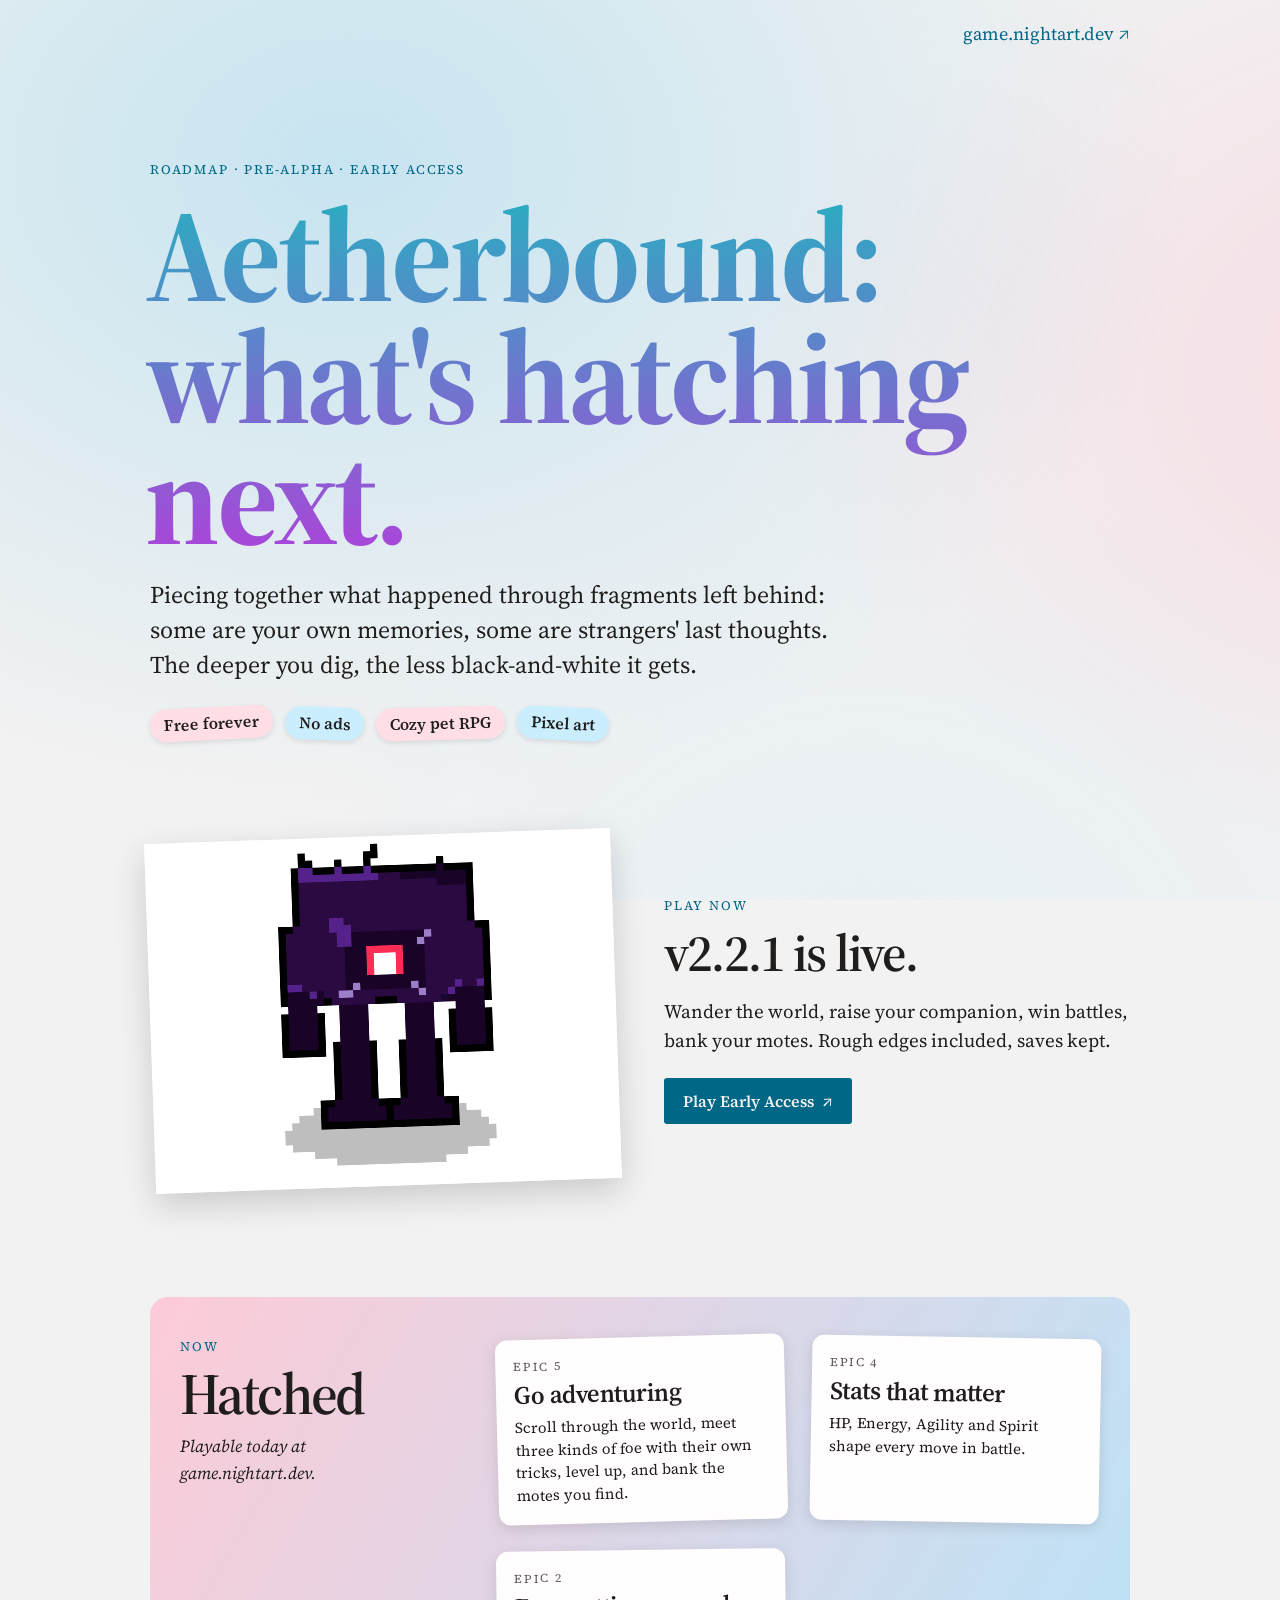
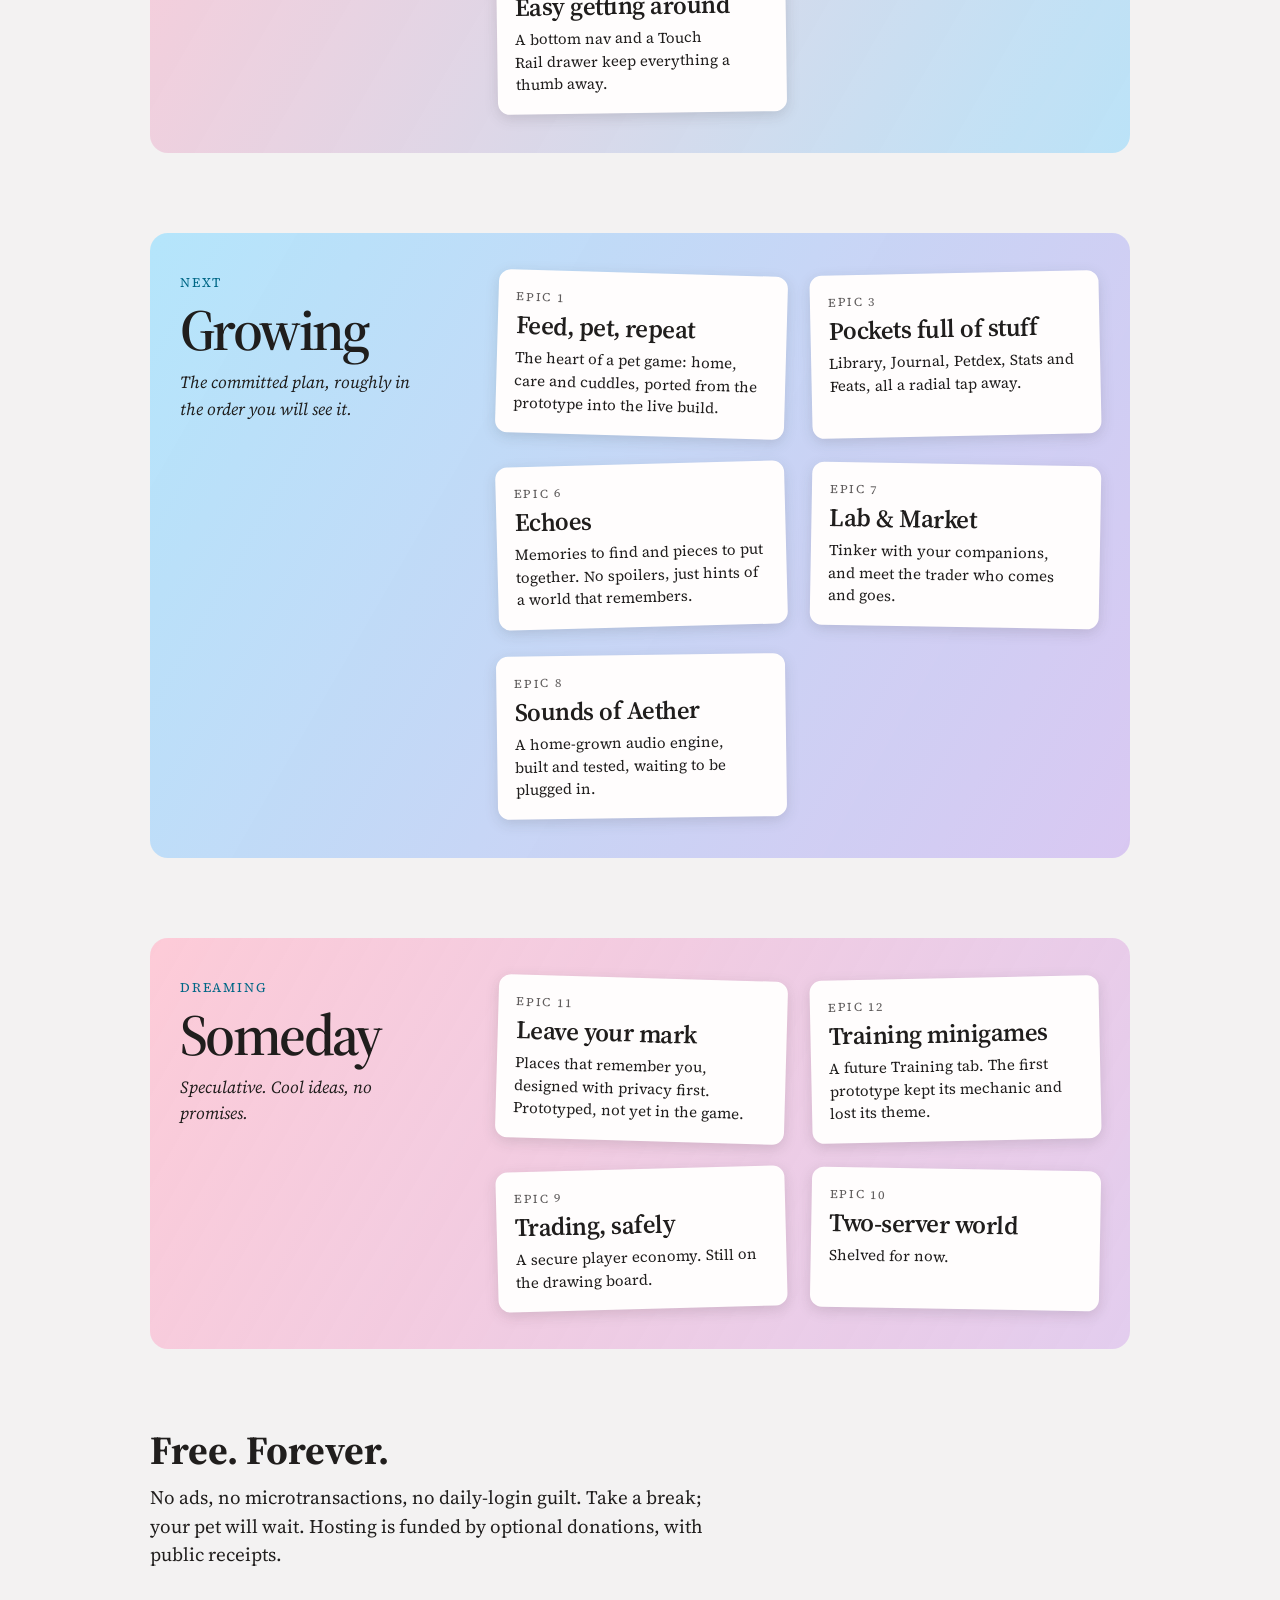
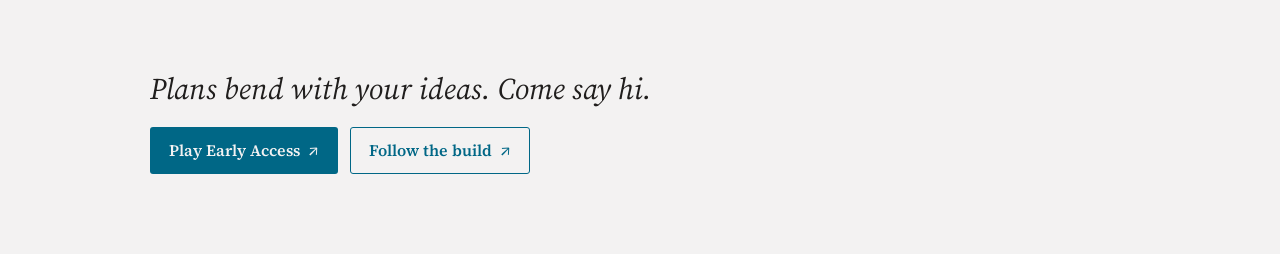
==== index.html @ 86e8554f "Minor tweaks and changes" ====
<!doctype html>
<html lang="en">
  <head>
    <meta charset="utf-8">
    <meta name="viewport" content="width=device-width, initial-scale=1">
    <meta name="theme-color" content="#f3f2f2">
    <meta name="description" content="The Aetherbound roadmap: a cozy pet RPG about memories, exploration, and the world that remembers.">
    <title>Aetherbound — What's hatching next</title>
    <link rel="preconnect" href="https://fonts.googleapis.com">
    <link rel="preconnect" href="https://fonts.gstatic.com" crossorigin>
    <link href="https://fonts.googleapis.com/css2?family=Source+Serif+4:ital,wght@0,400;0,600;0,700;1,400&display=swap" rel="stylesheet">
    <link href="style.css" rel="stylesheet">
  </head>
  <body>
    <div class="wash" aria-hidden="true"></div>

    <main class="page">
      <nav class="top" aria-label="Site links">
        <a href="https://game.nightart.dev/" target="_blank" rel="noopener noreferrer">game.nightart.dev <span aria-hidden="true">↗</span></a>
      </nav>

      <header class="intro">
        <p class="kicker">Roadmap · Pre-alpha · Early Access</p>
        <h1>Aetherbound:<br>what's hatching next.</h1>
        <p class="tagline">Piecing together what happened through fragments left behind: some are your own memories, some are strangers' last thoughts. The deeper you dig, the less black-and-white it gets.</p>
        <div class="stickers" aria-label="Game features">
          <span class="sticker sticker-pink">Free forever</span>
          <span class="sticker sticker-blue">No ads</span>
          <span class="sticker sticker-pink">Cozy pet RPG</span>
          <span class="sticker sticker-blue">Pixel art</span>
        </div>
      </header>

      <section class="banner" aria-labelledby="live-title">
        <figure class="hero">
          <img src="Brute.gif" alt="A pixel-art companion from Aetherbound">
        </figure>
        <div class="banner-copy">
          <p class="kicker">Play now</p>
          <h2 id="live-title">v2.2.1 is live.</h2>
          <p>Wander the world, raise your companion, win battles, bank your motes. Rough edges included, saves kept.</p>
          <a class="button button-primary" href="https://game.nightart.dev/" target="_blank" rel="noopener noreferrer">Play Early Access <span aria-hidden="true">↗</span></a>
        </div>
      </section>

      <section class="roadmap-band band-now" aria-labelledby="hatched-title">
        <div class="band-heading">
          <p class="kicker">Now</p>
          <h2 class="band-title" id="hatched-title">Hatched</h2>
          <p class="note">Playable today at game.nightart.dev.</p>
        </div>
        <div class="cards">
          <article class="roadmap-card" style="--rotation: -1.5deg">
            <p class="epic">Epic 5</p>
            <h3>Go adventuring</h3>
            <p>Scroll through the world, meet three kinds of foe with their own tricks, level up, and bank the motes you find.</p>
          </article>
          <article class="roadmap-card" style="--rotation: 1deg">
            <p class="epic">Epic 4</p>
            <h3>Stats that matter</h3>
            <p>HP, Energy, Agility and Spirit shape every move in battle.</p>
          </article>
          <article class="roadmap-card" style="--rotation: -0.8deg">
            <p class="epic">Epic 2</p>
            <h3>Easy getting around</h3>
            <p>A bottom nav and a Touch Rail drawer keep everything a thumb away.</p>
          </article>
        </div>
      </section>

      <section class="roadmap-band band-next" aria-labelledby="growing-title">
        <div class="band-heading">
          <p class="kicker">Next</p>
          <h2 class="band-title" id="growing-title">Growing</h2>
          <p class="note">The committed plan, roughly in the order you will see it.</p>
        </div>
        <div class="cards">
          <article class="roadmap-card" style="--rotation: 1.6deg"><p class="epic">Epic 1</p><h3>Feed, pet, repeat</h3><p>The heart of a pet game: home, care and cuddles, ported from the prototype into the live build.</p></article>
          <article class="roadmap-card" style="--rotation: -1.2deg"><p class="epic">Epic 3</p><h3>Pockets full of stuff</h3><p>Library, Journal, Petdex, Stats and Feats, all a radial tap away.</p></article>
          <article class="roadmap-card" style="--rotation: -1.5deg"><p class="epic">Epic 6</p><h3>Echoes</h3><p>Memories to find and pieces to put together. No spoilers, just hints of a world that remembers.</p></article>
          <article class="roadmap-card" style="--rotation: 1deg"><p class="epic">Epic 7</p><h3>Lab &amp; Market</h3><p>Tinker with your companions, and meet the trader who comes and goes.</p></article>
          <article class="roadmap-card" style="--rotation: -0.8deg"><p class="epic">Epic 8</p><h3>Sounds of Aether</h3><p>A home-grown audio engine, built and tested, waiting to be plugged in.</p></article>
        </div>
      </section>

      <section class="roadmap-band band-someday" aria-labelledby="someday-title">
        <div class="band-heading">
          <p class="kicker">Dreaming</p>
          <h2 class="band-title" id="someday-title">Someday</h2>
          <p class="note">Speculative. Cool ideas, no promises.</p>
        </div>
        <div class="cards">
          <article class="roadmap-card" style="--rotation: 1.6deg"><p class="epic">Epic 11</p><h3>Leave your mark</h3><p>Places that remember you, designed with privacy first. Prototyped, not yet in the game.</p></article>
          <article class="roadmap-card" style="--rotation: -1.2deg"><p class="epic">Epic 12</p><h3>Training minigames</h3><p>A future Training tab. The first prototype kept its mechanic and lost its theme.</p></article>
          <article class="roadmap-card" style="--rotation: -1.5deg"><p class="epic">Epic 9</p><h3>Trading, safely</h3><p>A secure player economy. Still on the drawing board.</p></article>
          <article class="roadmap-card" style="--rotation: 1deg"><p class="epic">Epic 10</p><h3>Two-server world</h3><p>Shelved for now.</p></article>
        </div>
      </section>

      <section class="free" aria-labelledby="free-title">
        <h2 id="free-title">Free. Forever.</h2>
        <p>No ads, no microtransactions, no daily-login guilt. Take a break; your pet will wait. Hosting is funded by optional donations, with public receipts.</p>
      </section>

      <footer class="footer">
        <p>Plans bend with your ideas. Come say hi.</p>
        <div class="actions">
          <a class="button button-primary" href="https://game.nightart.dev/" target="_blank" rel="noopener noreferrer">Play Early Access <span aria-hidden="true">↗</span></a>
          <a class="button button-secondary" href="https://www.instagram.com/night.dev.art?stkn=czV4dzR4ZnBjbThn" target="_blank" rel="noopener noreferrer">Follow the build <span aria-hidden="true">↗</span></a>
        </div>
      </footer>
    </main>
  </body>
</html>
---- style.css ----
@import url('https://fonts.googleapis.com/css2?family=Source+Serif+4:ital,wght@0,400;0,600;0,700;1,400&display=swap');

:root {
  --paper: #f3f2f2;
  --surface: #fffdfd;
  --ink: #201e1d;
  --muted: #605d5d;
  --cyan: #0088b0;
  --cyan-dark: #006786;
  --cyan-soft: #cbeeff;
  --pink: #d6006c;
  --pink-soft: #ffdee6;
  --line: rgb(32 30 29 / 16%);
  --serif: "Source Serif 4", Georgia, serif;
  --shadow-sm: 0 2px 5px rgb(45 43 43 / 12%);
  --shadow-md: 0 4px 14px rgb(45 43 43 / 15%);
  --shadow-lg: 0 12px 32px rgb(45 43 43 / 20%);
}

*,
*::before { box-sizing: border-box; }

html { min-width: 320px; scroll-behavior: smooth; }

body {
  min-height: 100vh;
  margin: 0;
  color: var(--ink);
  background: var(--paper);
  font: 16px/1.55 var(--serif);
}

a { color: var(--cyan-dark); text-underline-offset: 3px; }
a:hover { color: var(--pink); }
a:focus-visible { outline: 2px solid var(--cyan); outline-offset: 4px; }
::selection { color: var(--ink); background: var(--cyan-soft); }

.wash { position: fixed; inset: 0; pointer-events: none; }
.wash {
  z-index: -2;
  background:
    radial-gradient(ellipse at 18% 12%, rgb(98 197 238 / 30%), transparent 38%),
    radial-gradient(ellipse at 85% 28%, rgb(255 144 177 / 27%), transparent 38%),
    radial-gradient(ellipse at 45% 80%, rgb(203 238 255 / 36%), transparent 42%);
  background-size: 150% 150%;
  animation: drift 18s ease-in-out infinite alternate;
}

.page { width: min(1040px, 100%); margin: 0 auto; padding: 20px 30px 64px; }
.top { display: flex; justify-content: flex-end; min-height: 40px; font-size: 18px; }
.top a { text-decoration: none; }
.intro { margin: 100px 0 96px; }
.kicker,
.epic { margin: 0; color: var(--cyan-dark); letter-spacing: .14em; text-transform: uppercase; }
.kicker { font-size: 13px; }
h1, h2, h3, p { margin-top: 0; }
h1 {
  margin: 14px 0 20px -5px;
  font-size: clamp(56px, 11vw, 132px);
  font-weight: 700;
  letter-spacing: -.025em;
  line-height: .92;
  background: linear-gradient(180deg, #2aadc1, #ab44d9);
  background-clip: text;
  color: transparent;
}
.tagline { max-width: 30em; margin-bottom: 24px; font-size: clamp(20px, 3vw, 24px); line-height: 1.45; text-wrap: pretty; }
.stickers, .actions { display: flex; flex-wrap: wrap; gap: 12px; }
.sticker { padding: 4px 14px; border-radius: 999px; box-shadow: var(--shadow-sm); font-weight: 600; }
.sticker-pink { background: var(--pink-soft); transform: rotate(-3deg); }
.sticker-blue { background: var(--cyan-soft); transform: rotate(2deg); }
.sticker:nth-child(3) { transform: rotate(-1.5deg); }
.sticker:nth-child(4) { transform: rotate(3deg); }

.banner { display: grid; grid-template-columns: repeat(2, minmax(0, 1fr)); align-items: center; gap: 48px; margin-bottom: 112px; }
.hero { overflow: hidden; aspect-ratio: 4 / 3; margin: 0; transform: rotate(-2deg); background: var(--surface); box-shadow: var(--shadow-lg); }
.hero img { display: block; width: 100%; height: 100%; object-fit: cover; }
.banner-copy h2 { margin: 10px 0 18px; font-size: clamp(36px, 5vw, 52px); font-weight: 600; letter-spacing: -.035em; line-height: 1; }
.banner-copy > p:not(.kicker) { max-width: 28em; margin-bottom: 22px; font-size: 19px; text-wrap: pretty; }

.button { display: inline-flex; align-items: center; justify-content: center; gap: 8px; min-height: 44px; padding: 10px 18px; border: 1px solid transparent; border-radius: 3px; font-weight: 600; text-decoration: none; transition: background-color 160ms ease, transform 160ms ease; }
.button:hover { transform: translateY(-2px); }
.button-primary { color: var(--paper); background: var(--cyan-dark); }
.button-primary:hover { color: #fff; background: #004961; }
.button-secondary { color: var(--cyan-dark); border-color: var(--cyan-dark); }
.button-secondary:hover { color: #fff; background: var(--cyan-dark); }

.roadmap-band {
  display: grid;
  grid-template-columns: minmax(180px, .7fr) minmax(0, 1.5fr);
  gap: 36px;
  margin-bottom: 80px;
  padding: 40px 30px;
  border-radius: 18px;
  background-size: 220% 220%;
  animation: shift 16s ease-in-out infinite;
}
.band-now { background-image: linear-gradient(120deg, rgb(255 192 208 / 78%), rgb(153 224 255 / 70%), rgb(255 192 208 / 58%)); }
.band-next { background-image: linear-gradient(120deg, rgb(153 224 255 / 70%), rgb(211 178 239 / 72%), rgb(255 192 208 / 55%)); }
.band-someday { background-image: linear-gradient(120deg, rgb(255 192 208 / 78%), rgb(211 178 239 / 58%), rgb(153 224 255 / 68%)); }
.band-title { margin: 8px 0 10px; font-size: clamp(38px, 5vw, 58px); font-weight: 600; letter-spacing: -.045em; line-height: 1; }
.note { max-width: 15em; margin: 0; font-size: 17px; font-style: italic; }
.cards { display: grid; grid-template-columns: repeat(auto-fit, minmax(min(100%, 220px), 1fr)); align-items: stretch; gap: 28px 24px; }
.roadmap-card { display: flex; flex-direction: column; min-width: 0; padding: 18px; border-radius: 12px; background: var(--surface); box-shadow: var(--shadow-md); transform: rotate(var(--rotation)); transition: transform 180ms ease, box-shadow 180ms ease; }
.roadmap-card:hover { transform: translateY(-4px) rotate(0); box-shadow: var(--shadow-lg); }
.epic { margin-bottom: 4px; color: var(--muted); font-size: 12px; }
.roadmap-card h3 { margin-bottom: 8px; font-size: 25px; font-weight: 600; letter-spacing: -.02em; line-height: 1.15; }
.roadmap-card p:last-child { margin: 0; font-size: 15px; line-height: 1.5; text-wrap: pretty; }
.free { margin: 8px 0 100px; }
.free h2 { margin-bottom: 12px; font-size: clamp(32px, 5vw, 40px); line-height: 1.05; }
.free p { max-width: 32em; margin: 0; font-size: 19px; line-height: 1.5; text-wrap: pretty; }
.footer { margin-bottom: 16px; }
.footer > p { max-width: 24em; margin-bottom: 18px; font-size: clamp(23px, 4vw, 30px); font-style: italic; line-height: 1.35; }

@keyframes drift { from { background-position: 0% 0%, 100% 30%, 35% 100%; } to { background-position: 30% 25%, 65% 0%, 100% 40%; } }
@keyframes shift { 0%, 100% { background-position: 0% 50%; } 50% { background-position: 100% 50%; } }

@media (max-width: 720px) {
  .page { padding-inline: 22px; }
  .intro { margin: 72px 0; }
  .banner, .roadmap-band { grid-template-columns: minmax(0, 1fr); }
  .banner { gap: 32px; margin-bottom: 76px; }
  .hero { width: min(100%, 520px); }
  .roadmap-band { gap: 24px; margin-bottom: 60px; padding: 30px 22px; }
  .note { max-width: none; }
}

@media (max-width: 460px) {
  .page { padding: 14px 18px 48px; }
  .intro { margin: 56px 0; }
  .cards { grid-template-columns: minmax(0, 1fr); }
  .roadmap-card { transform: none; }
}

@media (prefers-reduced-motion: reduce) {
  *, *::before { scroll-behavior: auto !important; animation-duration: .01ms !important; animation-iteration-count: 1 !important; transition-duration: .01ms !important; }
}
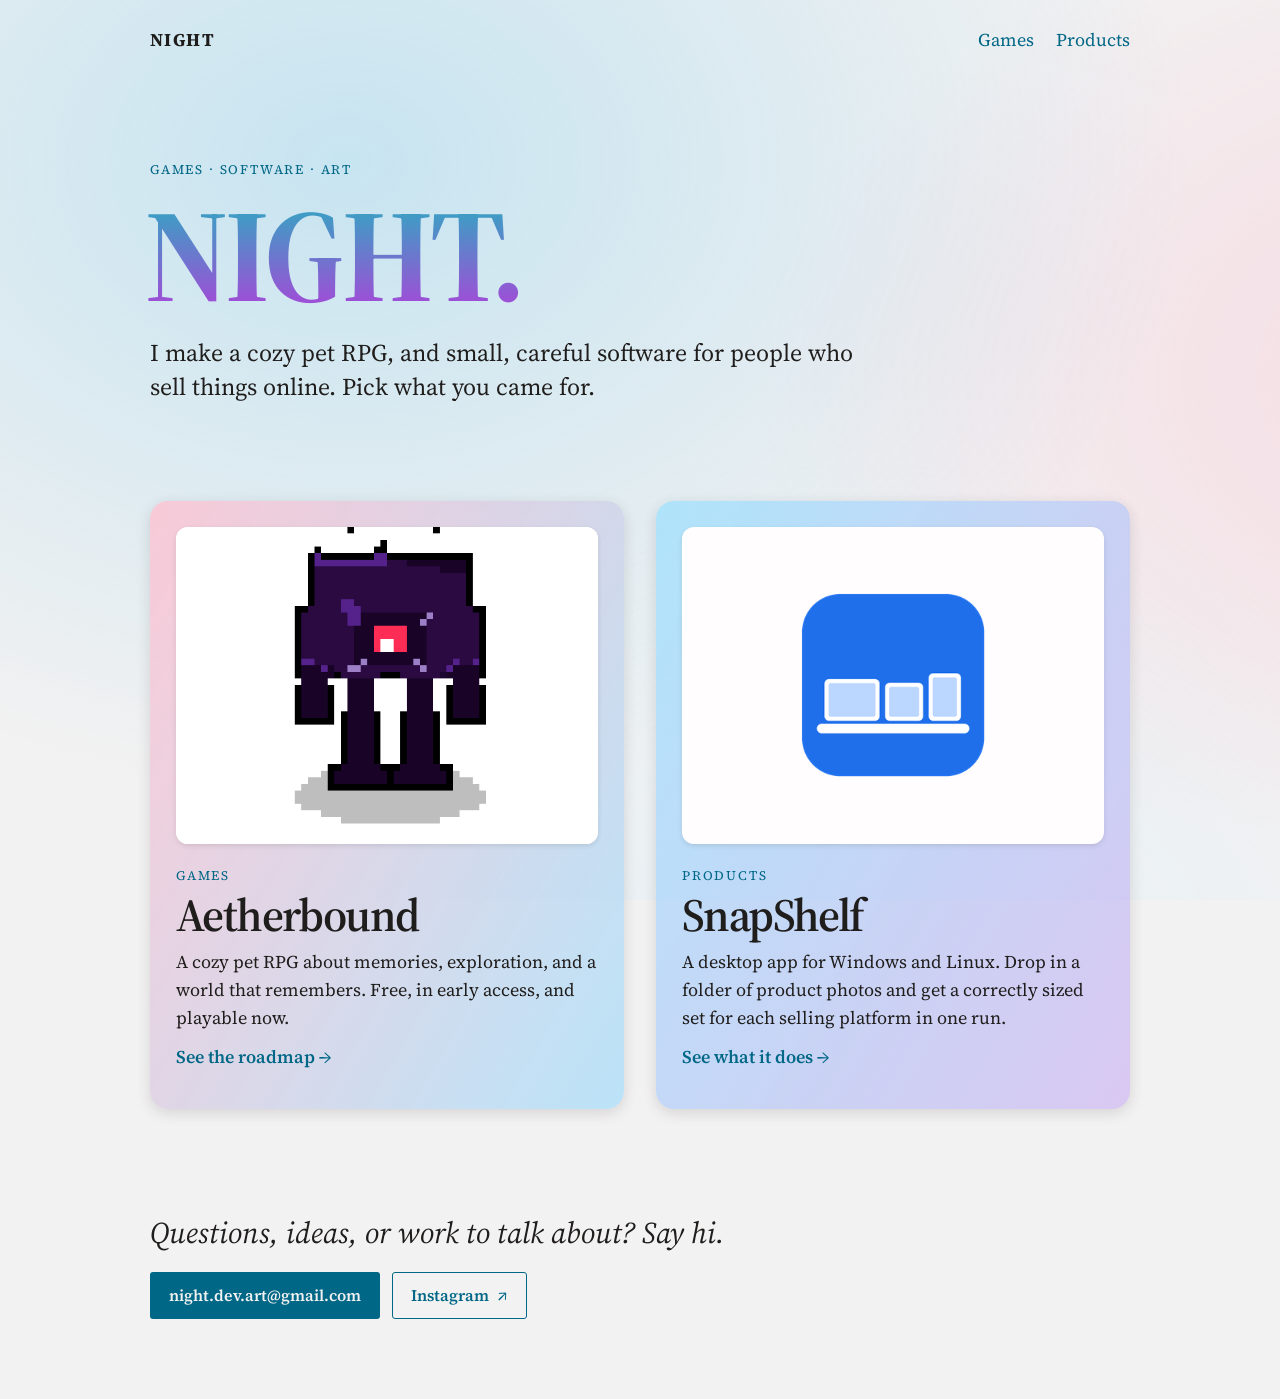
==== commit 089eef8a: "Turn the site into a hub: home page, SnapShelf product page The Aetherbound roadmap moves to /aether" ====
--- a/index.html
+++ b/index.html
@@ -4,8 +4,8 @@
     <meta charset="utf-8">
     <meta name="viewport" content="width=device-width, initial-scale=1">
     <meta name="theme-color" content="#f3f2f2">
-    <meta name="description" content="The Aetherbound roadmap: a cozy pet RPG about memories, exploration, and the world that remembers.">
-    <title>Aetherbound — What's hatching next</title>
+    <meta name="description" content="NIGHT makes games and small, careful software: Aetherbound, a cozy pet RPG, and SnapShelf, a photo exporter for people who sell online.">
+    <title>NIGHT — games and software</title>
     <link rel="preconnect" href="https://fonts.googleapis.com">
     <link rel="preconnect" href="https://fonts.gstatic.com" crossorigin>
     <link href="https://fonts.googleapis.com/css2?family=Source+Serif+4:ital,wght@0,400;0,600;0,700;1,400&display=swap" rel="stylesheet">
@@ -16,97 +16,44 @@
 
     <main class="page">
       <nav class="top" aria-label="Site links">
-        <a href="https://game.nightart.dev/" target="_blank" rel="noopener noreferrer">game.nightart.dev <span aria-hidden="true">↗</span></a>
+        <a class="brand" href="./" aria-current="page">NIGHT</a>
+        <a href="aetherbound/">Games</a>
+        <a href="snapshelf/">Products</a>
       </nav>
 
       <header class="intro">
-        <p class="kicker">Roadmap · Pre-alpha · Early Access</p>
-        <h1>Aetherbound:<br>what's hatching next.</h1>
-        <p class="tagline">Piecing together what happened through fragments left behind: some are your own memories, some are strangers' last thoughts. The deeper you dig, the less black-and-white it gets.</p>
-        <div class="stickers" aria-label="Game features">
-          <span class="sticker sticker-pink">Free forever</span>
-          <span class="sticker sticker-blue">No ads</span>
-          <span class="sticker sticker-pink">Cozy pet RPG</span>
-          <span class="sticker sticker-blue">Pixel art</span>
-        </div>
+        <p class="kicker">Games · Software · Art</p>
+        <h1>NIGHT.</h1>
+        <p class="tagline">I make a cozy pet RPG, and small, careful software for people who sell things online. Pick what you came for.</p>
       </header>
 
-      <section class="banner" aria-labelledby="live-title">
-        <figure class="hero">
-          <img src="Brute.gif" alt="A pixel-art companion from Aetherbound">
-        </figure>
-        <div class="banner-copy">
-          <p class="kicker">Play now</p>
-          <h2 id="live-title">v2.2.1 is live.</h2>
-          <p>Wander the world, raise your companion, win battles, bank your motes. Rough edges included, saves kept.</p>
-          <a class="button button-primary" href="https://game.nightart.dev/" target="_blank" rel="noopener noreferrer">Play Early Access <span aria-hidden="true">↗</span></a>
-        </div>
-      </section>
+      <section class="doors" aria-label="What is here">
+        <a class="door band-now" href="aetherbound/">
+          <figure class="door-art"><img src="Brute.gif" alt="A pixel-art companion from Aetherbound"></figure>
+          <div class="door-copy">
+            <p class="kicker">Games</p>
+            <h2>Aetherbound</h2>
+            <p>A cozy pet RPG about memories, exploration, and a world that remembers. Free, in early access, and playable now.</p>
+            <p class="door-go">See the roadmap <span aria-hidden="true">→</span></p>
+          </div>
+        </a>
 
-      <section class="roadmap-band band-now" aria-labelledby="hatched-title">
-        <div class="band-heading">
-          <p class="kicker">Now</p>
-          <h2 class="band-title" id="hatched-title">Hatched</h2>
-          <p class="note">Playable today at game.nightart.dev.</p>
-        </div>
-        <div class="cards">
-          <article class="roadmap-card" style="--rotation: -1.5deg">
-            <p class="epic">Epic 5</p>
-            <h3>Go adventuring</h3>
-            <p>Scroll through the world, meet three kinds of foe with their own tricks, level up, and bank the motes you find.</p>
-          </article>
-          <article class="roadmap-card" style="--rotation: 1deg">
-            <p class="epic">Epic 4</p>
-            <h3>Stats that matter</h3>
-            <p>HP, Energy, Agility and Spirit shape every move in battle.</p>
-          </article>
-          <article class="roadmap-card" style="--rotation: -0.8deg">
-            <p class="epic">Epic 2</p>
-            <h3>Easy getting around</h3>
-            <p>A bottom nav and a Touch Rail drawer keep everything a thumb away.</p>
-          </article>
-        </div>
-      </section>
-
-      <section class="roadmap-band band-next" aria-labelledby="growing-title">
-        <div class="band-heading">
-          <p class="kicker">Next</p>
-          <h2 class="band-title" id="growing-title">Growing</h2>
-          <p class="note">The committed plan, roughly in the order you will see it.</p>
-        </div>
-        <div class="cards">
-          <article class="roadmap-card" style="--rotation: 1.6deg"><p class="epic">Epic 1</p><h3>Feed, pet, repeat</h3><p>The heart of a pet game: home, care and cuddles, ported from the prototype into the live build.</p></article>
-          <article class="roadmap-card" style="--rotation: -1.2deg"><p class="epic">Epic 3</p><h3>Pockets full of stuff</h3><p>Library, Journal, Petdex, Stats and Feats, all a radial tap away.</p></article>
-          <article class="roadmap-card" style="--rotation: -1.5deg"><p class="epic">Epic 6</p><h3>Echoes</h3><p>Memories to find and pieces to put together. No spoilers, just hints of a world that remembers.</p></article>
-          <article class="roadmap-card" style="--rotation: 1deg"><p class="epic">Epic 7</p><h3>Lab &amp; Market</h3><p>Tinker with your companions, and meet the trader who comes and goes.</p></article>
-          <article class="roadmap-card" style="--rotation: -0.8deg"><p class="epic">Epic 8</p><h3>Sounds of Aether</h3><p>A home-grown audio engine, built and tested, waiting to be plugged in.</p></article>
-        </div>
-      </section>
-
-      <section class="roadmap-band band-someday" aria-labelledby="someday-title">
-        <div class="band-heading">
-          <p class="kicker">Dreaming</p>
-          <h2 class="band-title" id="someday-title">Someday</h2>
-          <p class="note">Speculative. Cool ideas, no promises.</p>
-        </div>
-        <div class="cards">
-          <article class="roadmap-card" style="--rotation: 1.6deg"><p class="epic">Epic 11</p><h3>Leave your mark</h3><p>Places that remember you, designed with privacy first. Prototyped, not yet in the game.</p></article>
-          <article class="roadmap-card" style="--rotation: -1.2deg"><p class="epic">Epic 12</p><h3>Training minigames</h3><p>A future Training tab. The first prototype kept its mechanic and lost its theme.</p></article>
-          <article class="roadmap-card" style="--rotation: -1.5deg"><p class="epic">Epic 9</p><h3>Trading, safely</h3><p>A secure player economy. Still on the drawing board.</p></article>
-          <article class="roadmap-card" style="--rotation: 1deg"><p class="epic">Epic 10</p><h3>Two-server world</h3><p>Shelved for now.</p></article>
-        </div>
-      </section>
-
-      <section class="free" aria-labelledby="free-title">
-        <h2 id="free-title">Free. Forever.</h2>
-        <p>No ads, no microtransactions, no daily-login guilt. Take a break; your pet will wait. Hosting is funded by optional donations, with public receipts.</p>
+        <a class="door band-next" href="snapshelf/">
+          <figure class="door-art door-art-plain"><img src="snapshelf/snapshelf-icon.png" alt="The SnapShelf icon: three photos on a shelf"></figure>
+          <div class="door-copy">
+            <p class="kicker">Products</p>
+            <h2>SnapShelf</h2>
+            <p>A desktop app for Windows and Linux. Drop in a folder of product photos and get a correctly sized set for each selling platform in one run.</p>
+            <p class="door-go">See what it does <span aria-hidden="true">→</span></p>
+          </div>
+        </a>
       </section>
 
       <footer class="footer">
-        <p>Plans bend with your ideas. Come say hi.</p>
+        <p>Questions, ideas, or work to talk about? Say hi.</p>
         <div class="actions">
-          <a class="button button-primary" href="https://game.nightart.dev/" target="_blank" rel="noopener noreferrer">Play Early Access <span aria-hidden="true">↗</span></a>
-          <a class="button button-secondary" href="https://www.instagram.com/night.dev.art?stkn=czV4dzR4ZnBjbThn" target="_blank" rel="noopener noreferrer">Follow the build <span aria-hidden="true">↗</span></a>
+          <a class="button button-primary" href="mailto:night.dev.art@gmail.com">night.dev.art@gmail.com</a>
+          <a class="button button-secondary" href="https://www.instagram.com/night.dev.art" target="_blank" rel="noopener noreferrer">Instagram <span aria-hidden="true">↗</span></a>
         </div>
       </footer>
     </main>
--- a/style.css
+++ b/style.css
@@ -135,3 +135,34 @@
 @media (prefers-reduced-motion: reduce) {
   *, *::before { scroll-behavior: auto !important; animation-duration: .01ms !important; animation-iteration-count: 1 !important; transition-duration: .01ms !important; }
 }
+
+/* ---- Site hub (home page, product pages): added to the roadmap's styles ---- */
+.top { gap: 22px; align-items: center; flex-wrap: wrap; }
+.top .brand { margin-right: auto; color: var(--ink); font-weight: 700; letter-spacing: .08em; }
+.top a[aria-current="page"]:not(.brand) { color: var(--ink); text-decoration: underline; text-decoration-thickness: 2px; }
+
+.h1-product { font-size: clamp(44px, 8vw, 96px); line-height: .98; padding-bottom: .08em; }
+
+.doors { display: grid; grid-template-columns: repeat(2, minmax(0, 1fr)); gap: 32px; margin-bottom: 104px; }
+.door { display: flex; flex-direction: column; gap: 22px; padding: 26px; border-radius: 18px; color: var(--ink); text-decoration: none; background-size: 220% 220%; animation: shift 16s ease-in-out infinite; box-shadow: var(--shadow-md); transition: transform 180ms ease, box-shadow 180ms ease; }
+.door:hover { color: var(--ink); transform: translateY(-4px); box-shadow: var(--shadow-lg); }
+.door-art { overflow: hidden; aspect-ratio: 4 / 3; margin: 0; border-radius: 12px; background: var(--surface); box-shadow: var(--shadow-sm); }
+.door-art img { display: block; width: 100%; height: 100%; object-fit: cover; }
+.door-art-plain { display: grid; place-items: center; }
+.door-art-plain img { width: 46%; height: auto; object-fit: contain; }
+.door-copy h2 { margin: 6px 0 10px; font-size: clamp(32px, 4.5vw, 46px); font-weight: 600; letter-spacing: -.035em; line-height: 1; }
+.door-copy p:not(.kicker) { margin-bottom: 12px; font-size: 18px; text-wrap: pretty; }
+.door-go { margin: 0; color: var(--cyan-dark); font-weight: 600; }
+.door:hover .door-go { color: var(--pink); }
+
+.shot { margin: 0 0 96px; }
+.shot img { display: block; width: 100%; height: auto; border-radius: 10px; box-shadow: var(--shadow-lg); }
+.shot figcaption { max-width: 38em; margin-top: 14px; color: var(--muted); font-size: 16px; font-style: italic; }
+.shot-small { width: min(100%, 720px); }
+.free + .free { margin-top: -40px; }
+.small-print { max-width: 46em !important; margin: 28px 0 0 !important; color: var(--muted); font-size: 14px !important; font-style: normal !important; line-height: 1.5 !important; }
+
+@media (max-width: 720px) {
+  .doors { grid-template-columns: minmax(0, 1fr); margin-bottom: 76px; }
+  .shot { margin-bottom: 64px; }
+}
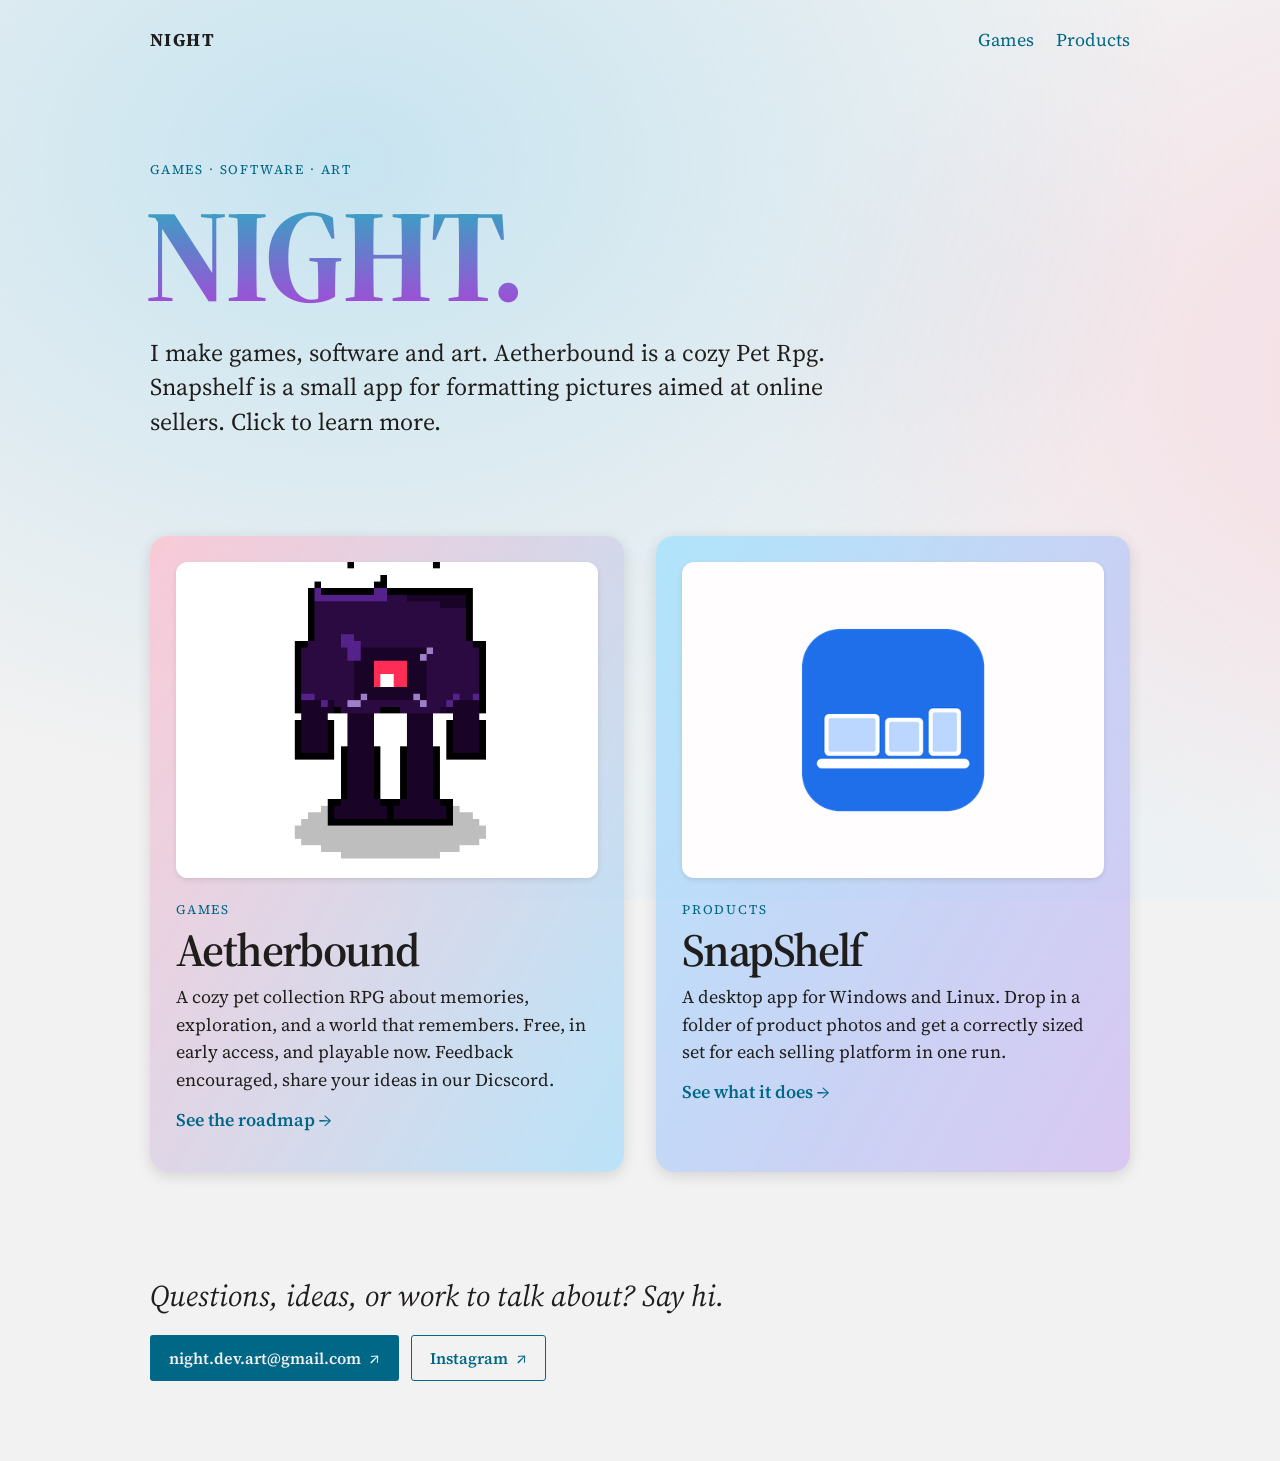
==== commit f97d1ccf: "Revise tagline and update email link in index.html Updated the tagline and description for Aetherbou" ====
--- a/index.html
+++ b/index.html
@@ -24,7 +24,7 @@
       <header class="intro">
         <p class="kicker">Games · Software · Art</p>
         <h1>NIGHT.</h1>
-        <p class="tagline">I make a cozy pet RPG, and small, careful software for people who sell things online. Pick what you came for.</p>
+        <p class="tagline">I make games, software and art. Aetherbound is a cozy Pet Rpg. Snapshelf is a small app for formatting pictures aimed at online sellers. Click to learn more.</p>
       </header>
 
       <section class="doors" aria-label="What is here">
@@ -33,7 +33,7 @@
           <div class="door-copy">
             <p class="kicker">Games</p>
             <h2>Aetherbound</h2>
-            <p>A cozy pet RPG about memories, exploration, and a world that remembers. Free, in early access, and playable now.</p>
+            <p>A cozy pet collection RPG about memories, exploration, and a world that remembers. Free, in early access, and playable now. Feedback encouraged, share your ideas in our Dicscord.</p>
             <p class="door-go">See the roadmap <span aria-hidden="true">→</span></p>
           </div>
         </a>
@@ -52,7 +52,7 @@
       <footer class="footer">
         <p>Questions, ideas, or work to talk about? Say hi.</p>
         <div class="actions">
-          <a class="button button-primary" href="mailto:night.dev.art@gmail.com">night.dev.art@gmail.com</a>
+          <a class="button button-primary" href="night.dev.art@gmail.com" target="_blank" rel="noopener noreferrer">night.dev.art@gmail.com<span aria-hidden="true">↗</a>
           <a class="button button-secondary" href="https://www.instagram.com/night.dev.art" target="_blank" rel="noopener noreferrer">Instagram <span aria-hidden="true">↗</span></a>
         </div>
       </footer>
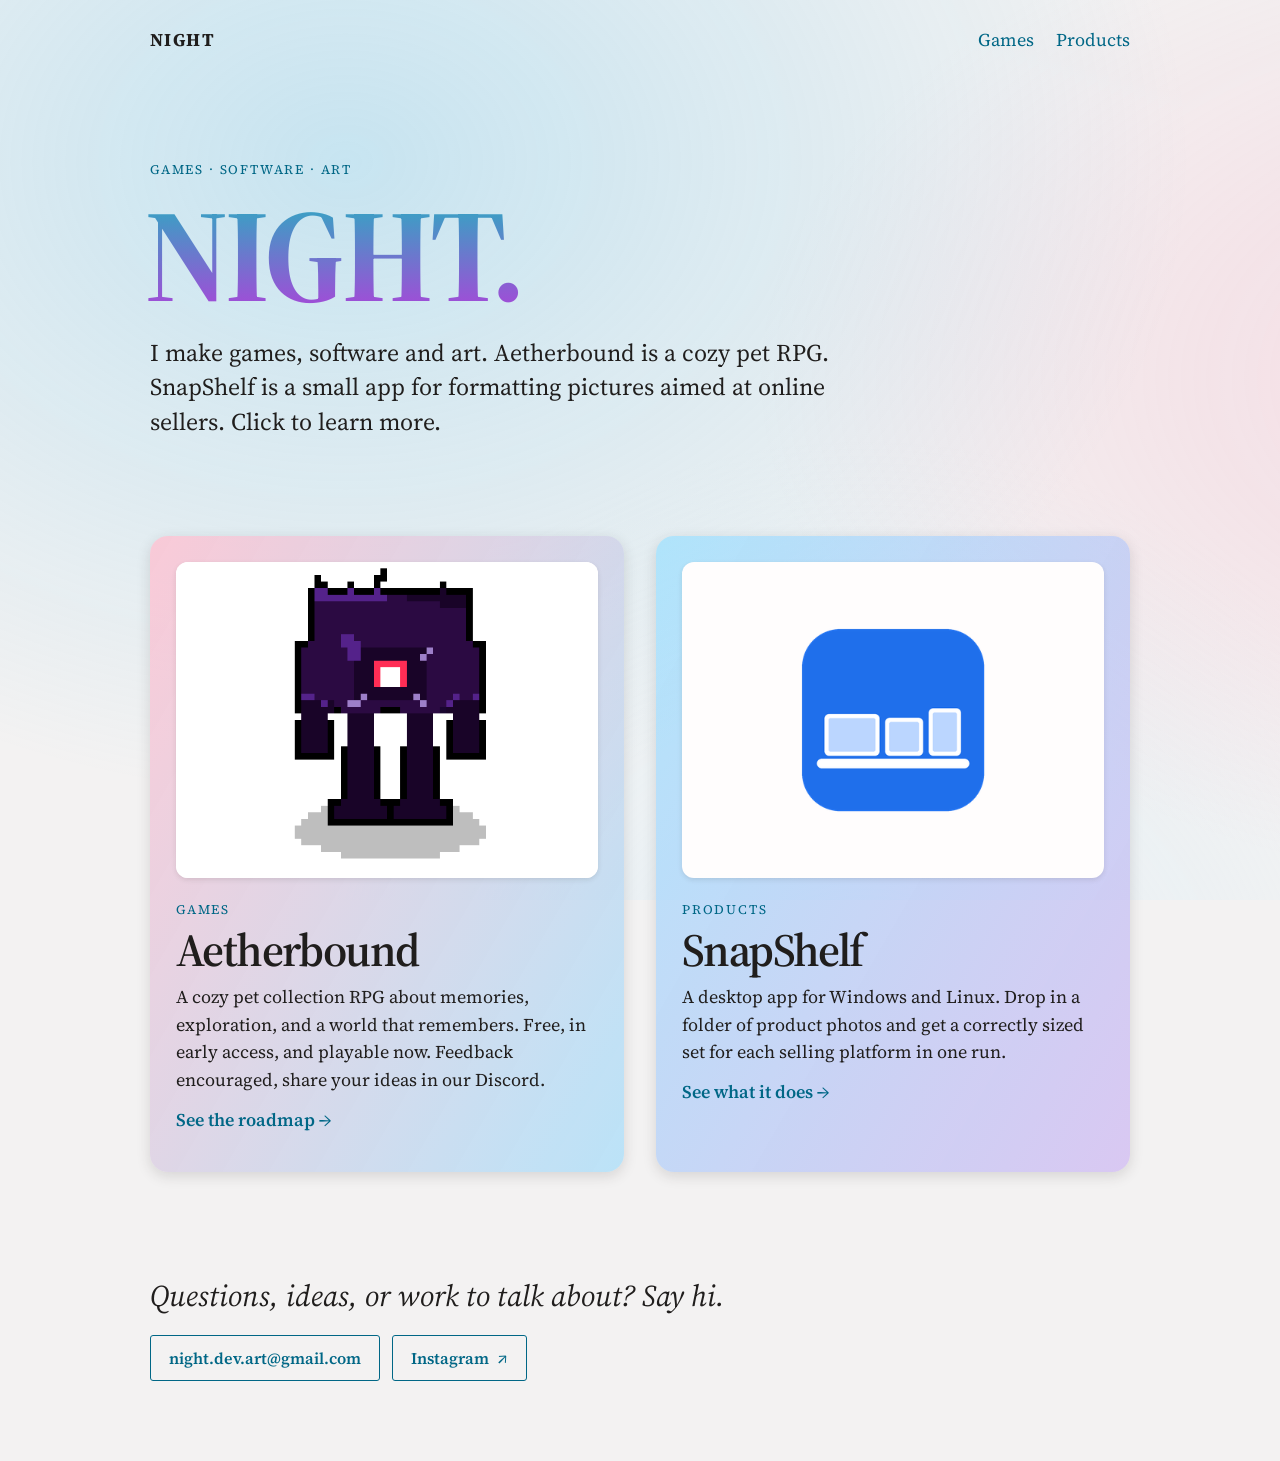
==== commit 4203018e: "Home: email button in the outline style, working mail link, spelling Co-Authored-By: Claude Opus 5.5" ====
--- a/index.html
+++ b/index.html
@@ -24,7 +24,7 @@
       <header class="intro">
         <p class="kicker">Games · Software · Art</p>
         <h1>NIGHT.</h1>
-        <p class="tagline">I make games, software and art. Aetherbound is a cozy Pet Rpg. Snapshelf is a small app for formatting pictures aimed at online sellers. Click to learn more.</p>
+        <p class="tagline">I make games, software and art. Aetherbound is a cozy pet RPG. SnapShelf is a small app for formatting pictures aimed at online sellers. Click to learn more.</p>
       </header>
 
       <section class="doors" aria-label="What is here">
@@ -33,7 +33,7 @@
           <div class="door-copy">
             <p class="kicker">Games</p>
             <h2>Aetherbound</h2>
-            <p>A cozy pet collection RPG about memories, exploration, and a world that remembers. Free, in early access, and playable now. Feedback encouraged, share your ideas in our Dicscord.</p>
+            <p>A cozy pet collection RPG about memories, exploration, and a world that remembers. Free, in early access, and playable now. Feedback encouraged, share your ideas in our Discord.</p>
             <p class="door-go">See the roadmap <span aria-hidden="true">→</span></p>
           </div>
         </a>
@@ -52,7 +52,7 @@
       <footer class="footer">
         <p>Questions, ideas, or work to talk about? Say hi.</p>
         <div class="actions">
-          <a class="button button-primary" href="night.dev.art@gmail.com" target="_blank" rel="noopener noreferrer">night.dev.art@gmail.com<span aria-hidden="true">↗</a>
+          <a class="button button-secondary" href="mailto:night.dev.art@gmail.com">night.dev.art@gmail.com</a>
           <a class="button button-secondary" href="https://www.instagram.com/night.dev.art" target="_blank" rel="noopener noreferrer">Instagram <span aria-hidden="true">↗</span></a>
         </div>
       </footer>
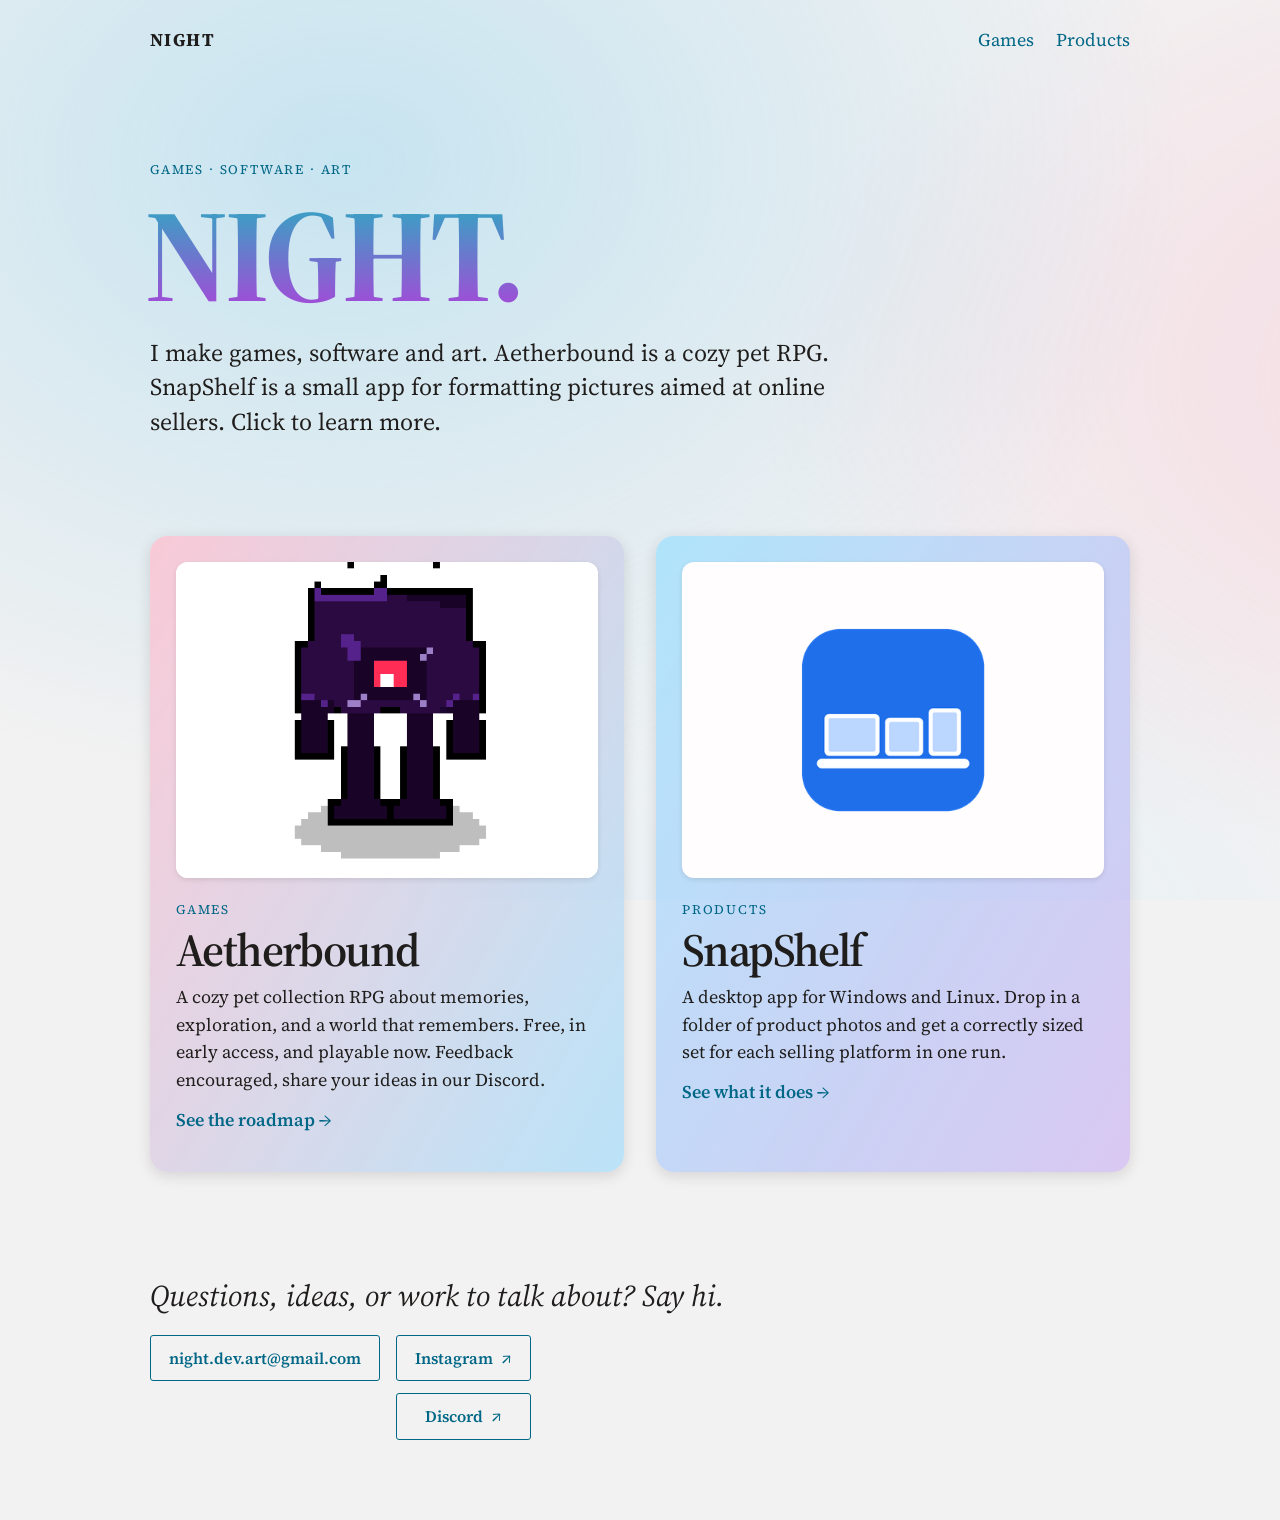
==== commit 6e7d8041: "Home: Discord button under Instagram; footer in two columns Co-Authored-By: Claude Opus 5.5 <noreply" ====
--- a/index.html
+++ b/index.html
@@ -51,9 +51,14 @@
 
       <footer class="footer">
         <p>Questions, ideas, or work to talk about? Say hi.</p>
-        <div class="actions">
-          <a class="button button-secondary" href="mailto:night.dev.art@gmail.com">night.dev.art@gmail.com</a>
-          <a class="button button-secondary" href="https://www.instagram.com/night.dev.art" target="_blank" rel="noopener noreferrer">Instagram <span aria-hidden="true">↗</span></a>
+        <div class="contact">
+          <div class="contact-column">
+            <a class="button button-secondary" href="mailto:night.dev.art@gmail.com">night.dev.art@gmail.com</a>
+          </div>
+          <div class="contact-column">
+            <a class="button button-secondary" href="https://www.instagram.com/night.dev.art" target="_blank" rel="noopener noreferrer">Instagram <span aria-hidden="true">↗</span></a>
+            <a class="button button-secondary" href="https://discord.gg/jWTA7Mnpd" target="_blank" rel="noopener noreferrer">Discord <span aria-hidden="true">↗</span></a>
+          </div>
         </div>
       </footer>
     </main>
--- a/style.css
+++ b/style.css
@@ -162,6 +162,9 @@
 .free + .free { margin-top: -40px; }
 .small-print { max-width: 46em !important; margin: 28px 0 0 !important; color: var(--muted); font-size: 14px !important; font-style: normal !important; line-height: 1.5 !important; }
 
+.contact { display: flex; flex-wrap: wrap; align-items: flex-start; gap: 12px 16px; }
+.contact-column { display: flex; flex-direction: column; align-items: stretch; gap: 12px; }
+
 @media (max-width: 720px) {
   .doors { grid-template-columns: minmax(0, 1fr); margin-bottom: 76px; }
   .shot { margin-bottom: 64px; }
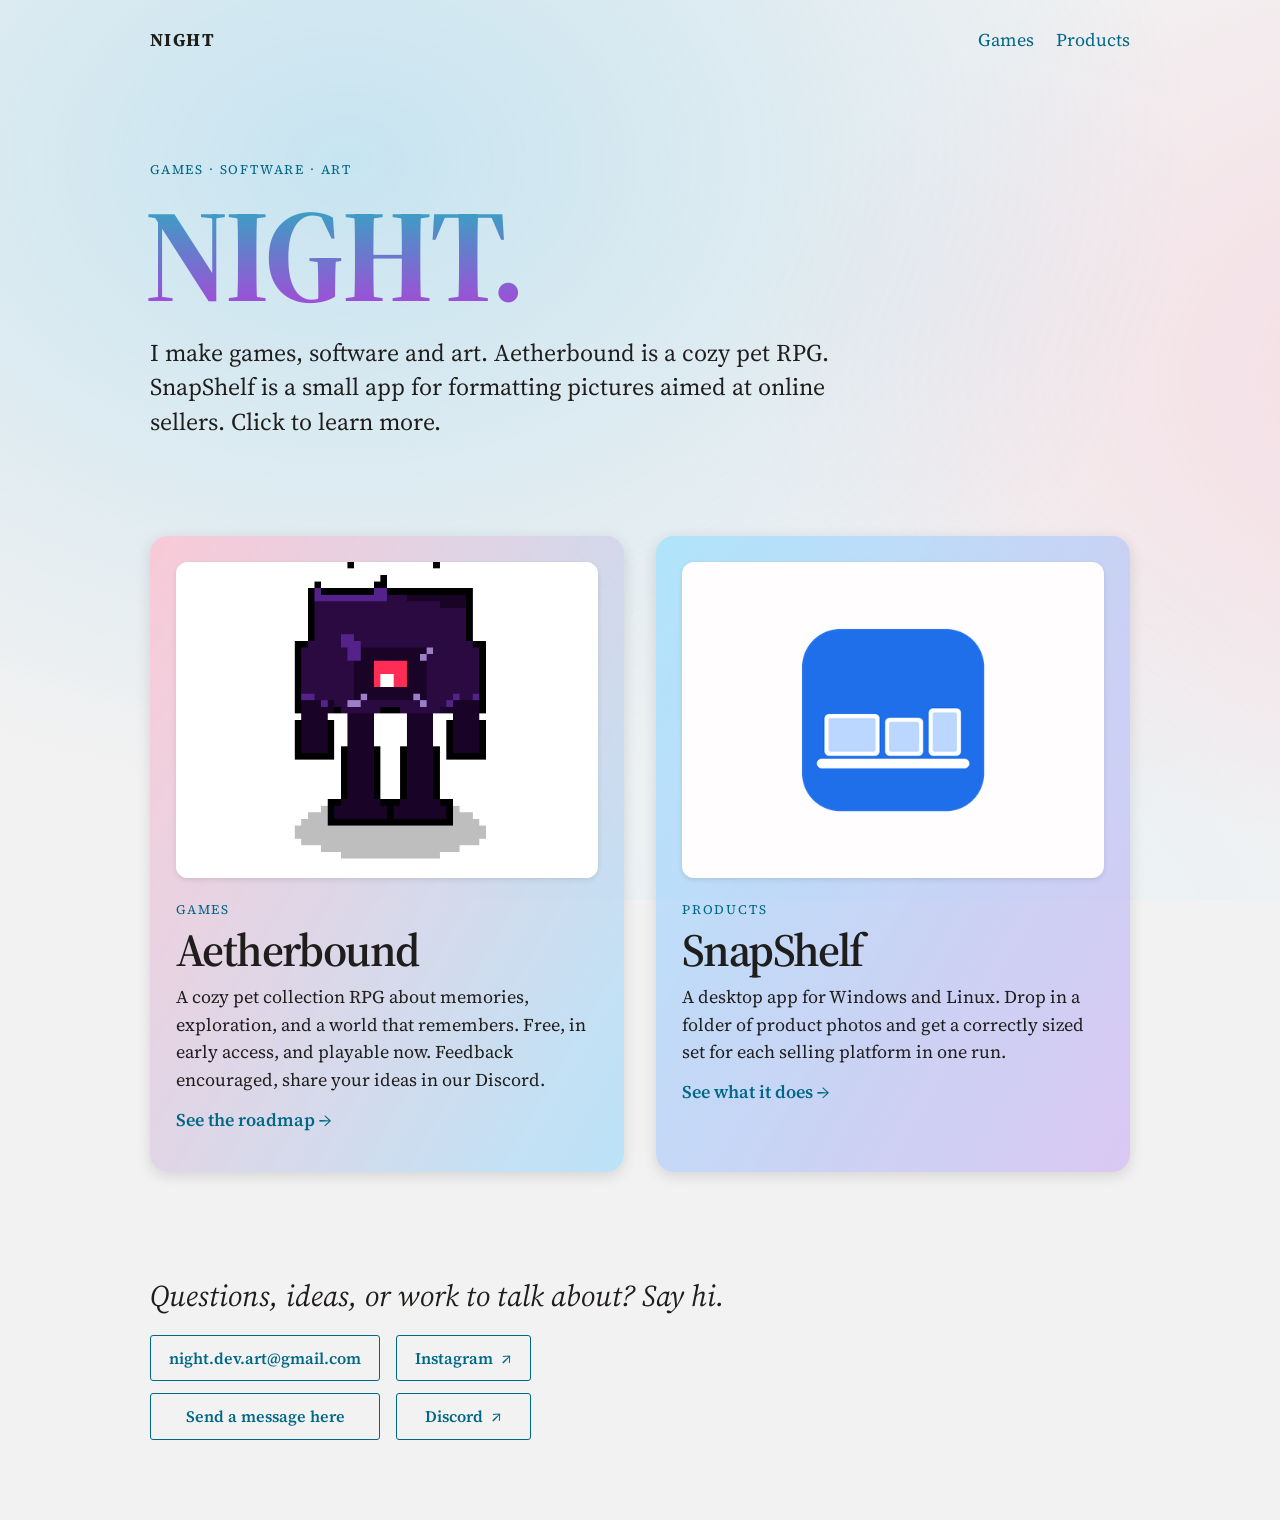
==== commit c07f6715: "Home: contact form under the email button (Web3Forms, Turnstile) Co-Authored-By: Claude Opus 5.5 <no" ====
--- a/index.html
+++ b/index.html
@@ -54,6 +54,25 @@
         <div class="contact">
           <div class="contact-column">
             <a class="button button-secondary" href="mailto:night.dev.art@gmail.com">night.dev.art@gmail.com</a>
+            <details class="contact-form">
+              <summary class="button button-secondary">Send a message here</summary>
+              <form id="contact-form" action="https://api.web3forms.com/submit" method="POST">
+                <input type="hidden" name="access_key" value="9fefb796-1fa1-4b2f-9b2b-114af20403f0">
+                <input type="hidden" name="subject" value="New message from nightart.dev">
+                <input type="hidden" name="from_name" value="nightart.dev contact form">
+                <!-- A box people never see or tick. Programs that fill in every field give themselves away. -->
+                <input type="checkbox" name="botcheck" class="form-trap" tabindex="-1" autocomplete="off" aria-hidden="true">
+                <label for="contact-name">Your name</label>
+                <input id="contact-name" name="name" type="text" autocomplete="name" maxlength="100" required>
+                <label for="contact-email">Your email, so I can reply</label>
+                <input id="contact-email" name="email" type="email" autocomplete="email" maxlength="200" required>
+                <label for="contact-message">Message</label>
+                <textarea id="contact-message" name="message" rows="6" maxlength="5000" required></textarea>
+                <div class="cf-turnstile" data-sitekey="0x4AAAAAAFSgP6XYoY4BXLsG" data-theme="light"></div>
+                <button class="button button-primary" type="submit">Send</button>
+                <p id="contact-status" class="form-status" role="status" aria-live="polite"></p>
+              </form>
+            </details>
           </div>
           <div class="contact-column">
             <a class="button button-secondary" href="https://www.instagram.com/night.dev.art" target="_blank" rel="noopener noreferrer">Instagram <span aria-hidden="true">↗</span></a>
@@ -62,5 +81,7 @@
         </div>
       </footer>
     </main>
+    <script src="https://challenges.cloudflare.com/turnstile/v0/api.js" async defer></script>
+    <script src="contact.js" defer></script>
   </body>
 </html>
--- a/style.css
+++ b/style.css
@@ -165,6 +165,23 @@
 .contact { display: flex; flex-wrap: wrap; align-items: flex-start; gap: 12px 16px; }
 .contact-column { display: flex; flex-direction: column; align-items: stretch; gap: 12px; }
 
+.contact-form summary { width: 100%; cursor: pointer; list-style: none; }
+.contact-form summary::-webkit-details-marker { display: none; }
+.contact-form[open] summary { color: #fff; background: var(--cyan-dark); }
+.contact-form form { display: flex; flex-direction: column; gap: 6px; width: min(420px, 86vw); margin-top: 14px; padding: 20px; border-radius: 12px; background: var(--surface); box-shadow: var(--shadow-md); }
+.contact-form label { margin-top: 8px; font-size: 15px; font-weight: 600; }
+.contact-form input[type="text"], .contact-form input[type="email"], .contact-form textarea { width: 100%; padding: 9px 11px; border: 1px solid var(--line); border-radius: 3px; color: var(--ink); background: #fff; font: 16px/1.4 var(--serif); }
+.contact-form textarea { resize: vertical; }
+.contact-form input:focus-visible, .contact-form textarea:focus-visible { outline: 2px solid var(--cyan); outline-offset: 1px; }
+.contact-form .cf-turnstile { margin-top: 12px; }
+.contact-form button { align-self: flex-start; margin-top: 8px; cursor: pointer; font: inherit; font-weight: 600; }
+.contact-form button:disabled { opacity: .6; cursor: default; }
+.form-trap { position: absolute; left: -9999px; }
+.footer .form-status { max-width: none; margin: 8px 0 0; font-size: 15px; font-style: normal; line-height: 1.45; }
+.form-status:empty { display: none; }
+.form-status-good { color: #0a6b3d; }
+.form-status-bad { color: #b00020; }
+
 @media (max-width: 720px) {
   .doors { grid-template-columns: minmax(0, 1fr); margin-bottom: 76px; }
   .shot { margin-bottom: 64px; }
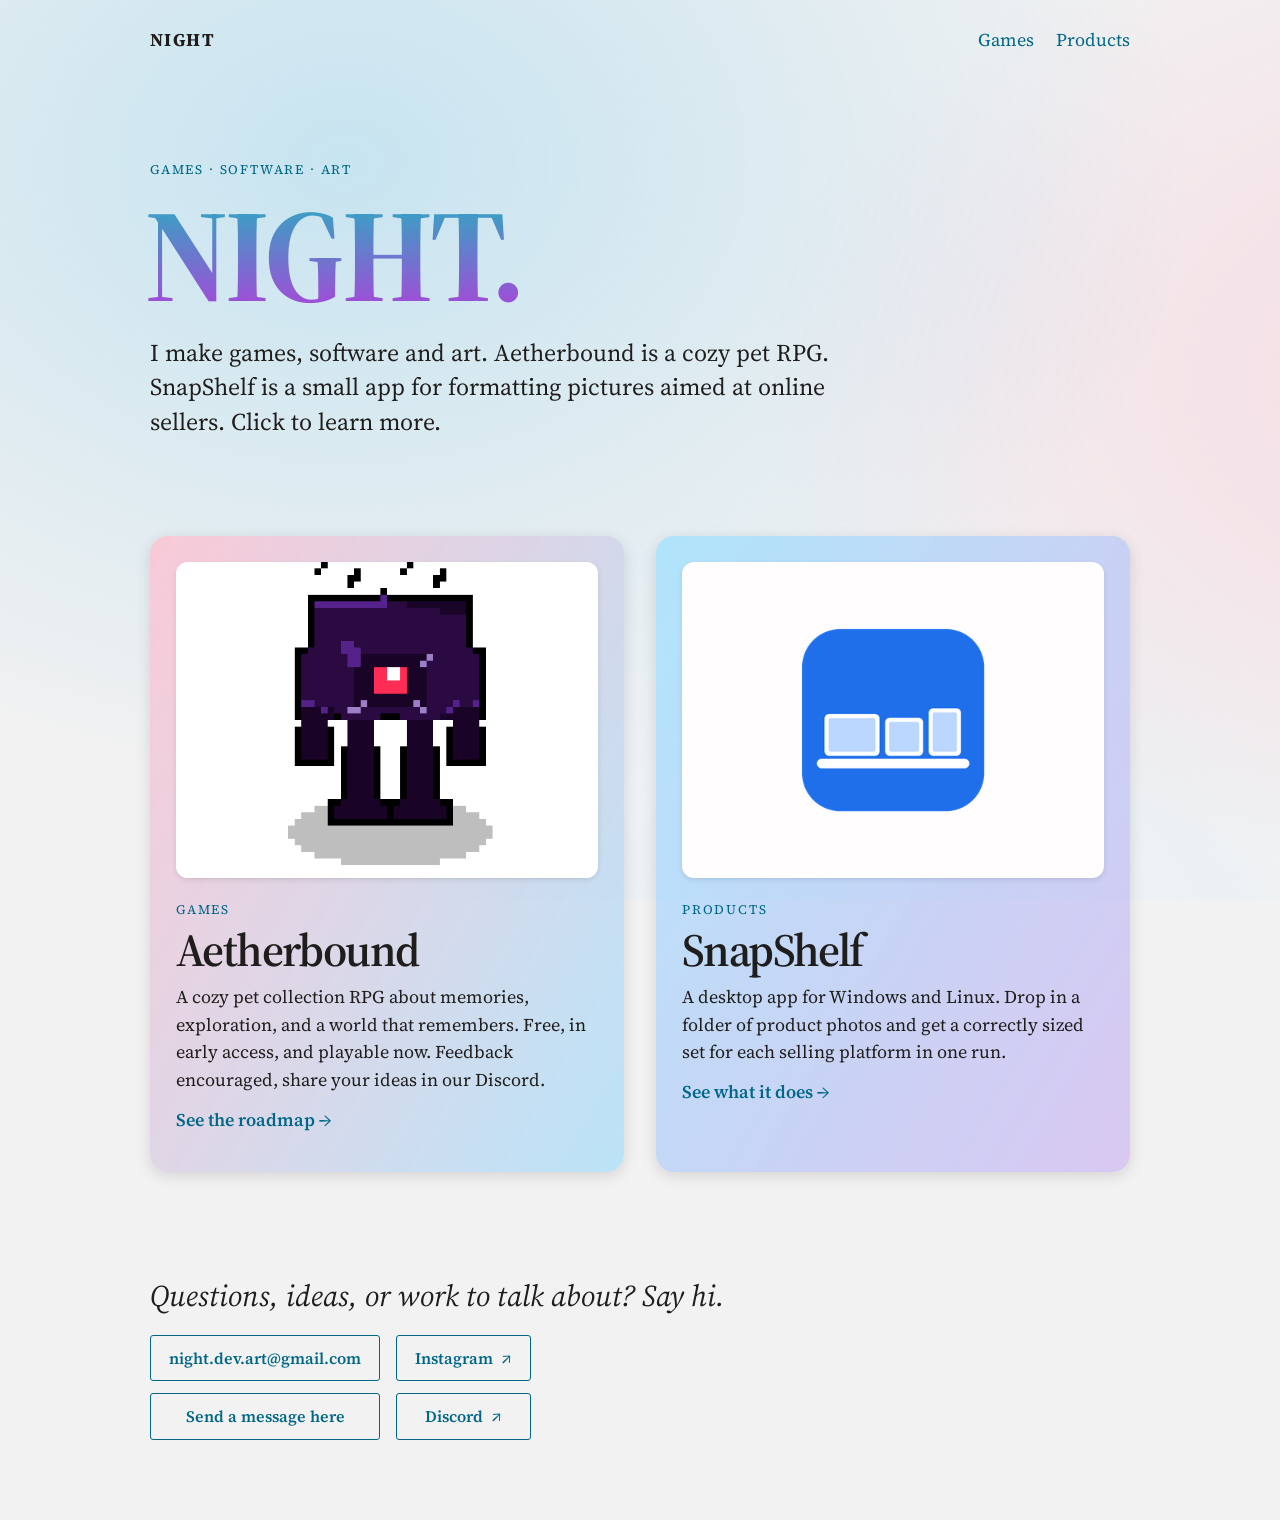
==== commit a8f5d446: "Contact form: use the check the form service requires (hCaptcha) The form is set to require hCaptcha" ====
--- a/index.html
+++ b/index.html
@@ -68,7 +68,8 @@
                 <input id="contact-email" name="email" type="email" autocomplete="email" maxlength="200" required>
                 <label for="contact-message">Message</label>
                 <textarea id="contact-message" name="message" rows="6" maxlength="5000" required></textarea>
-                <div class="cf-turnstile" data-sitekey="0x4AAAAAAFSgP6XYoY4BXLsG" data-theme="light"></div>
+                <!-- The "I am human" check the form service requires. Its script (below) fills this in. -->
+                <div class="h-captcha" data-captcha="true"></div>
                 <button class="button button-primary" type="submit">Send</button>
                 <p id="contact-status" class="form-status" role="status" aria-live="polite"></p>
               </form>
@@ -81,7 +82,7 @@
         </div>
       </footer>
     </main>
-    <script src="https://challenges.cloudflare.com/turnstile/v0/api.js" async defer></script>
+    <script src="https://web3forms.com/client/script.js" async defer></script>
     <script src="contact.js" defer></script>
   </body>
 </html>
--- a/style.css
+++ b/style.css
@@ -182,6 +182,11 @@
 .form-status-good { color: #0a6b3d; }
 .form-status-bad { color: #b00020; }
 
+.key-box { width: min(100%, 760px); margin: -40px 0 80px; padding: 26px; border-radius: 12px; background: var(--surface); box-shadow: var(--shadow-md); }
+.key { margin: 10px 0 18px; font: 600 clamp(15px, 2.4vw, 20px)/1.4 ui-monospace, Consolas, monospace; overflow-wrap: anywhere; user-select: all; }
+.key-box button { cursor: pointer; font: inherit; font-weight: 600; }
+.key-note { max-width: 40em; margin: 18px 0 0; font-size: 16px; }
+
 @media (max-width: 720px) {
   .doors { grid-template-columns: minmax(0, 1fr); margin-bottom: 76px; }
   .shot { margin-bottom: 64px; }
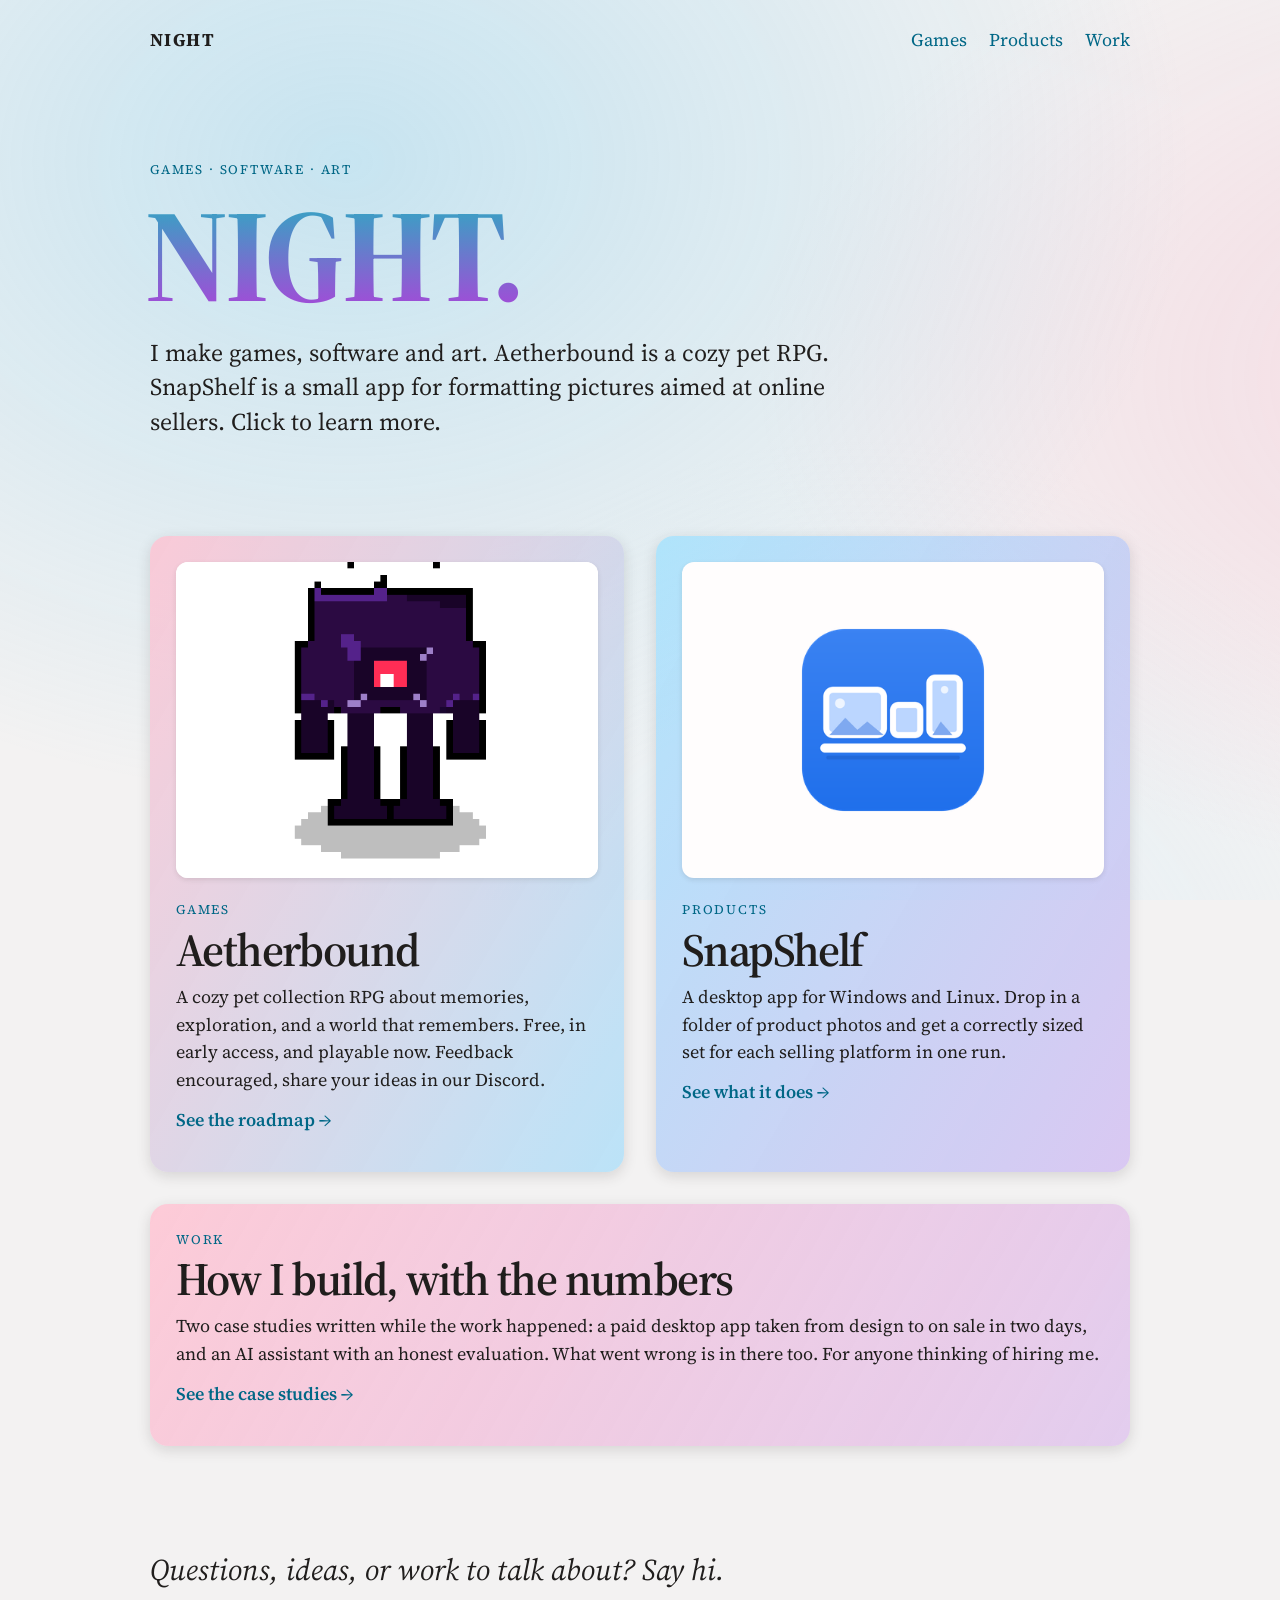
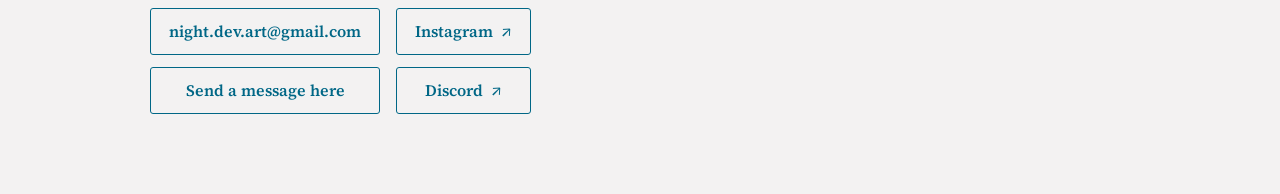
==== commit b43d2a8b: "Work section: how I build, and two case studies (for approval) A Work page, public write-ups of the " ====
--- a/index.html
+++ b/index.html
@@ -19,6 +19,7 @@
         <a class="brand" href="./" aria-current="page">NIGHT</a>
         <a href="aetherbound/">Games</a>
         <a href="snapshelf/">Products</a>
+        <a href="work/">Work</a>
       </nav>
 
       <header class="intro">
@@ -45,6 +46,14 @@
             <h2>SnapShelf</h2>
             <p>A desktop app for Windows and Linux. Drop in a folder of product photos and get a correctly sized set for each selling platform in one run.</p>
             <p class="door-go">See what it does <span aria-hidden="true">→</span></p>
+          </div>
+        </a>
+        <a class="door band-someday door-wide" href="work/">
+          <div class="door-copy">
+            <p class="kicker">Work</p>
+            <h2>How I build, with the numbers</h2>
+            <p>Two case studies written while the work happened: a paid desktop app taken from design to on sale in two days, and an AI assistant with an honest evaluation. What went wrong is in there too. For anyone thinking of hiring me.</p>
+            <p class="door-go">See the case studies <span aria-hidden="true">→</span></p>
           </div>
         </a>
       </section>
--- a/style.css
+++ b/style.css
@@ -173,7 +173,7 @@
 .contact-form input[type="text"], .contact-form input[type="email"], .contact-form textarea { width: 100%; padding: 9px 11px; border: 1px solid var(--line); border-radius: 3px; color: var(--ink); background: #fff; font: 16px/1.4 var(--serif); }
 .contact-form textarea { resize: vertical; }
 .contact-form input:focus-visible, .contact-form textarea:focus-visible { outline: 2px solid var(--cyan); outline-offset: 1px; }
-.contact-form .cf-turnstile { margin-top: 12px; }
+.contact-form .h-captcha { margin-top: 12px; }
 .contact-form button { align-self: flex-start; margin-top: 8px; cursor: pointer; font: inherit; font-weight: 600; }
 .contact-form button:disabled { opacity: .6; cursor: default; }
 .form-trap { position: absolute; left: -9999px; }
@@ -186,8 +186,48 @@
 .key { margin: 10px 0 18px; font: 600 clamp(15px, 2.4vw, 20px)/1.4 ui-monospace, Consolas, monospace; overflow-wrap: anywhere; user-select: all; }
 .key-box button { cursor: pointer; font: inherit; font-weight: 600; }
 .key-note { max-width: 40em; margin: 18px 0 0; font-size: 16px; }
+.key-warning { margin: 0 0 20px; padding: 14px 18px; border: 2px solid #9A5B00; border-radius: 8px; background: #FFF4D6; color: #3B2600; font-size: clamp(18px, 2.6vw, 22px); line-height: 1.35; }
+.key-confirm { display: flex; align-items: center; gap: 12px; width: fit-content; margin-top: 22px; padding: 12px 16px; border: 2px solid var(--cyan-dark); border-radius: 8px; font-size: 18px; font-weight: 600; cursor: pointer; }
+.key-confirm input { width: 22px; height: 22px; accent-color: var(--cyan-dark); cursor: pointer; }
+
+.get-actions { margin-top: 28px; }
+.get { margin: 0 0 96px; scroll-margin-top: 24px; }
+.get h2 { margin-bottom: 12px; font-size: clamp(32px, 5vw, 40px); line-height: 1.05; }
+.get > p { max-width: 32em; margin: 0 0 24px; font-size: 19px; }
+.get-grid { display: grid; grid-template-columns: repeat(2, minmax(0, 1fr)); gap: 24px; margin-bottom: 24px; }
+.get-card { display: flex; flex-direction: column; align-items: flex-start; gap: 14px; padding: 24px; border-radius: 12px; background: var(--surface); box-shadow: var(--shadow-md); }
+.get-card .size { font-weight: 400; opacity: .85; }
+.get-alt { margin: 0; color: var(--muted); font-size: 15px; line-height: 1.5; }
+.get-note { max-width: 46em; padding: 16px 20px; border-left: 3px solid var(--cyan); border-radius: 6px; background: var(--surface); box-shadow: var(--shadow-sm); }
+.get-note summary { cursor: pointer; font-weight: 600; }
+.get-note p { margin: 12px 0 0; font-size: 16px; line-height: 1.5; }
+.get-note code { padding: 2px 6px; border-radius: 4px; background: var(--paper); font-size: 14px; overflow-wrap: anywhere; }
+.roadmap-card .button { margin-top: 12px; }
+
+/* ---- Work pages: long reading text, fact tables, cards that are links ---- */
+.door-wide { grid-column: 1 / -1; }
+.card-link { color: var(--ink); text-decoration: none; }
+.card-link:hover { color: var(--ink); }
+.card-link:hover .door-go { color: var(--pink); }
+.card-link .door-go { margin-top: 12px; }
+.prose { max-width: 44em; margin: 0 0 96px; font-size: 19px; line-height: 1.6; }
+.prose h2 { margin: 56px 0 14px; font-size: clamp(28px, 4vw, 36px); font-weight: 600; letter-spacing: -.02em; line-height: 1.1; }
+.prose h2:first-child { margin-top: 0; }
+.prose p { margin: 0 0 16px; text-wrap: pretty; }
+.prose ul, .prose ol { margin: 0 0 16px; padding-left: 1.3em; }
+.prose li { margin-bottom: 10px; }
+.table-wrap { overflow-x: auto; margin: 0 0 20px; border-radius: 12px; background: var(--surface); box-shadow: var(--shadow-md); }
+.facts { width: 100%; border-collapse: collapse; font-size: 17px; line-height: 1.4; }
+.facts th, .facts td { padding: 12px 16px; border-bottom: 1px solid var(--line); text-align: left; vertical-align: top; }
+.facts th { color: var(--muted); font-size: 14px; font-weight: 600; letter-spacing: .04em; text-transform: uppercase; }
+.facts tr:last-child td { border-bottom: none; }
+.facts td:first-child { color: var(--muted); }
 
 @media (max-width: 720px) {
   .doors { grid-template-columns: minmax(0, 1fr); margin-bottom: 76px; }
   .shot { margin-bottom: 64px; }
-}
+  .get-grid { grid-template-columns: minmax(0, 1fr); }
+  .get { margin-bottom: 64px; }
+}
+.key-box button.button-secondary { background: transparent; }
+.key-box button.button-secondary:hover { background: var(--cyan-dark); }
